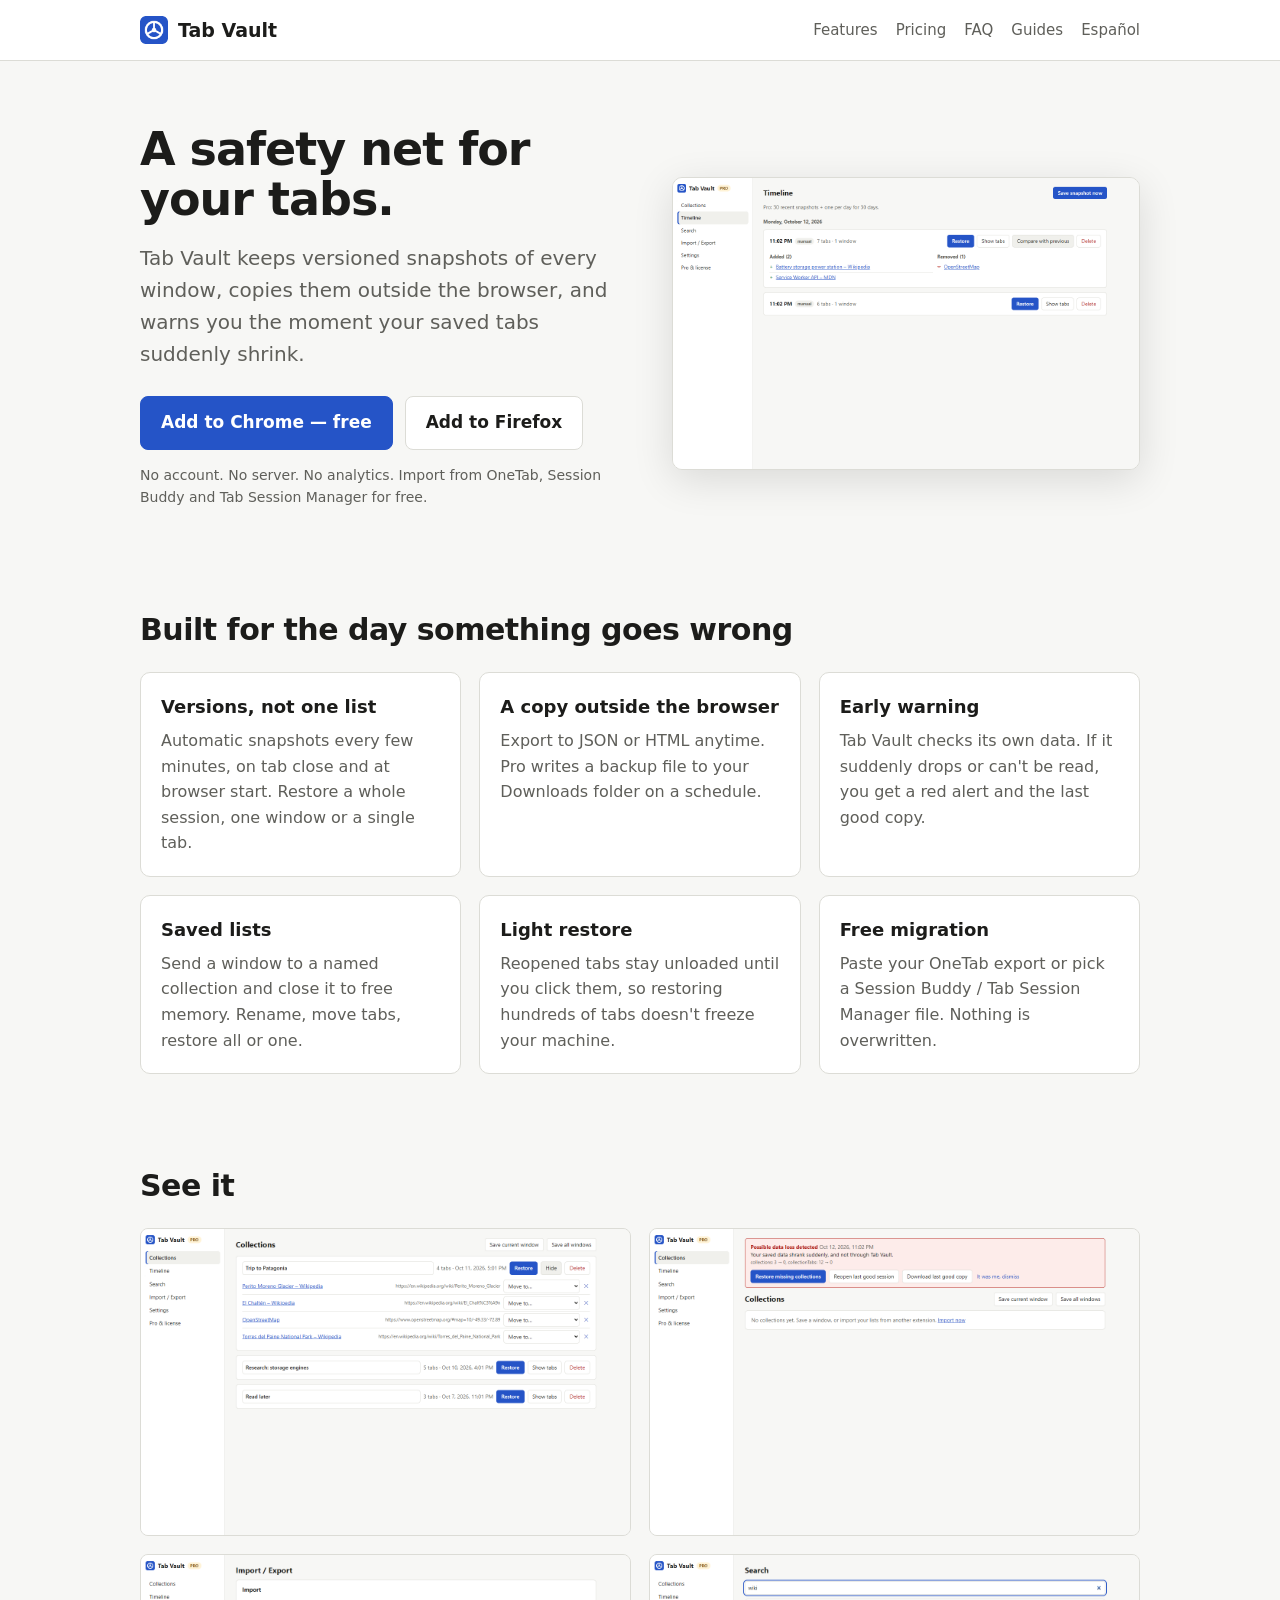
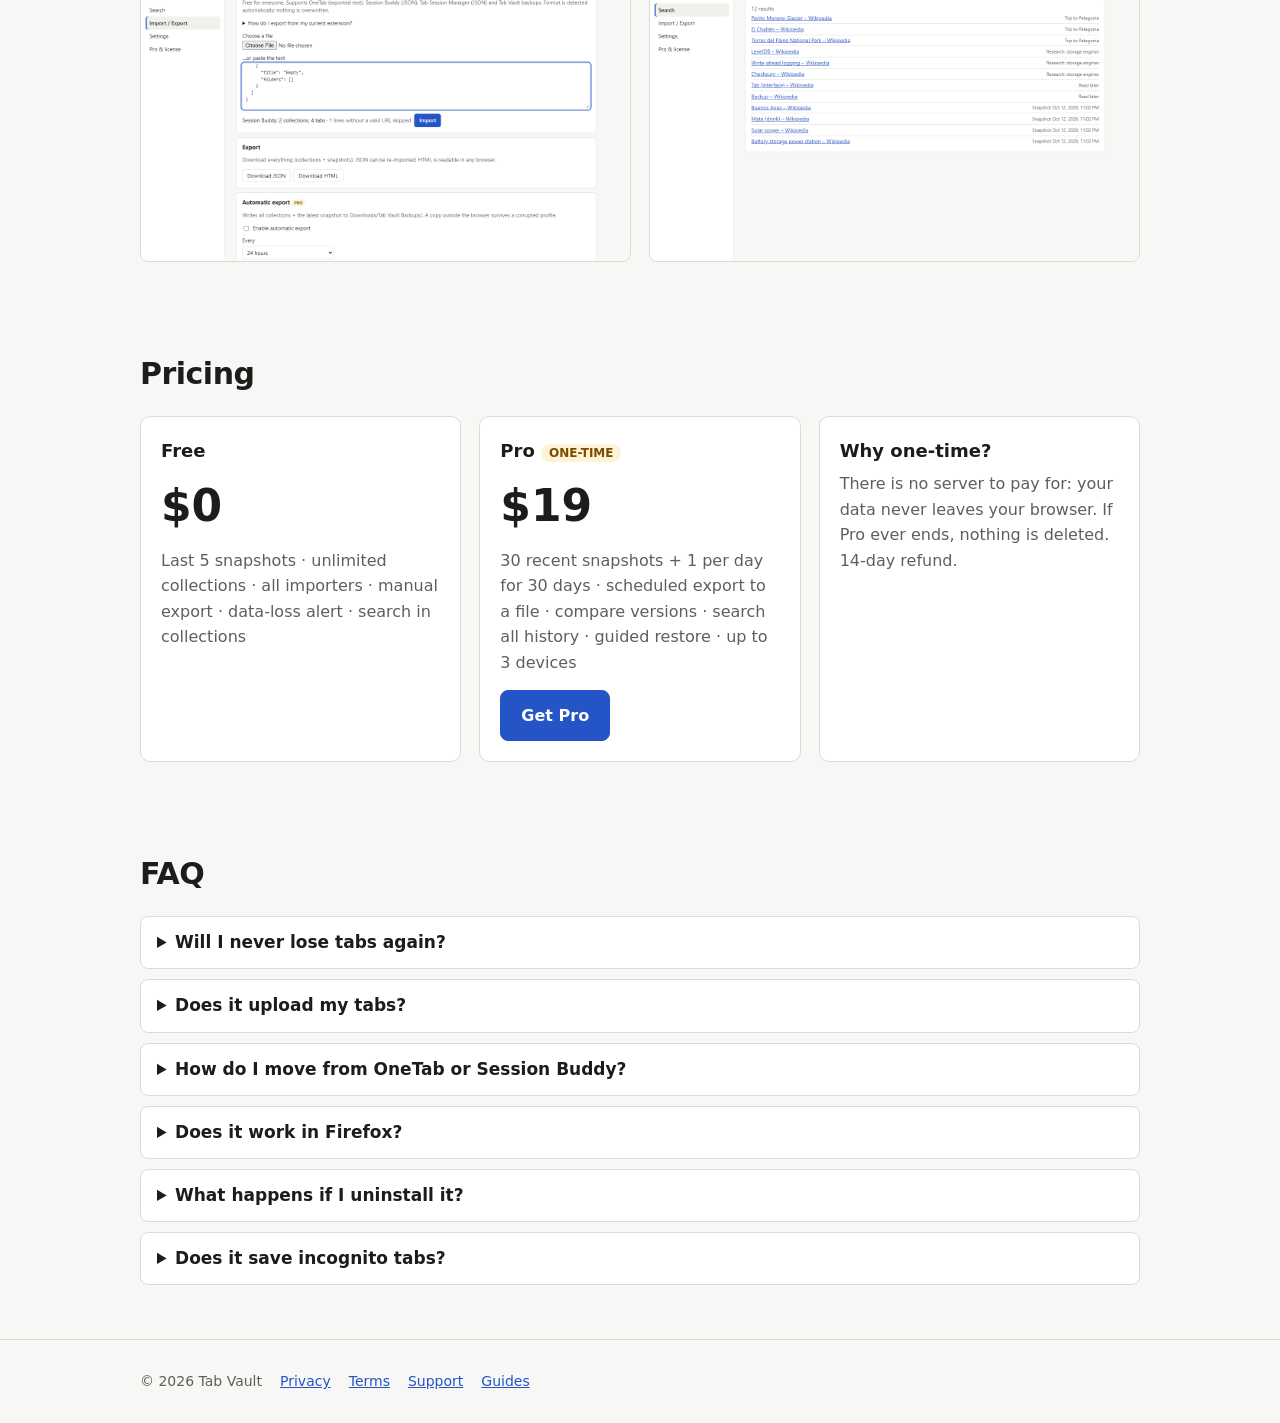
==== index.html @ 11bf00ca "Landing de Tab Vault Co-Authored-By: Claude Opus 5.5 <noreply@anthropic.com>" ====
<!doctype html>
<html lang="en">
<head>
  <meta charset="utf-8">
  <meta name="viewport" content="width=device-width, initial-scale=1">
  <title>Tab Vault — versioned, local backups of your browser tabs</title>
  <meta name="description" content="Automatic, versioned snapshots of your tabs, saved lists, export to a file and an alert when your saved tabs suddenly disappear. 100% local. Imports OneTab, Session Buddy and Tab Session Manager.">
  <link rel="icon" href="img/icon-48.png">
  <link rel="stylesheet" href="styles.css">
  <link rel="alternate" hreflang="es" href="es/">
</head>
<body>
<header class="top"><div class="wrap">
  <a class="logo" href="./"><img src="img/icon-48.png" width="28" height="28" alt="">Tab Vault</a>
  <nav><a href="#features">Features</a><a href="#pricing">Pricing</a><a href="#faq">FAQ</a><a href="guides/">Guides</a><a href="es/">Español</a></nav>
</div></header>

<main class="wrap">
  <div class="hero">
    <div>
      <h1>A safety net for your tabs.</h1>
      <p class="lead">Tab Vault keeps versioned snapshots of every window, copies them outside the browser, and warns you the moment your saved tabs suddenly shrink.</p>
      <div class="btns">
        <a class="btn primary" href="#install" data-store="chrome">Add to Chrome — free</a>
        <a class="btn" href="#install" data-store="firefox">Add to Firefox</a>
      </div>
      <p class="small">No account. No server. No analytics. Import from OneTab, Session Buddy and Tab Session Manager for free.</p>
    </div>
    <img src="img/2-timeline-diff.png" alt="Tab Vault timeline showing two snapshots and the tabs added and removed between them" width="1280" height="800">
  </div>

  <section id="features">
    <h2>Built for the day something goes wrong</h2>
    <div class="grid3">
      <div class="card"><h3>Versions, not one list</h3><p>Automatic snapshots every few minutes, on tab close and at browser start. Restore a whole session, one window or a single tab.</p></div>
      <div class="card"><h3>A copy outside the browser</h3><p>Export to JSON or HTML anytime. Pro writes a backup file to your Downloads folder on a schedule.</p></div>
      <div class="card"><h3>Early warning</h3><p>Tab Vault checks its own data. If it suddenly drops or can't be read, you get a red alert and the last good copy.</p></div>
      <div class="card"><h3>Saved lists</h3><p>Send a window to a named collection and close it to free memory. Rename, move tabs, restore all or one.</p></div>
      <div class="card"><h3>Light restore</h3><p>Reopened tabs stay unloaded until you click them, so restoring hundreds of tabs doesn't freeze your machine.</p></div>
      <div class="card"><h3>Free migration</h3><p>Paste your OneTab export or pick a Session Buddy / Tab Session Manager file. Nothing is overwritten.</p></div>
    </div>
  </section>

  <section>
    <h2>See it</h2>
    <div class="shots">
      <img src="img/1-collections.png" alt="Collections list" loading="lazy" width="1280" height="800">
      <img src="img/5-guard.png" alt="Data-loss alert with restore options" loading="lazy" width="1280" height="800">
      <img src="img/3-import.png" alt="Import preview for a Session Buddy file" loading="lazy" width="1280" height="800">
      <img src="img/4-search.png" alt="Search across collections and history" loading="lazy" width="1280" height="800">
    </div>
  </section>

  <section id="pricing">
    <h2>Pricing</h2>
    <div class="grid3">
      <div class="card">
        <h3>Free</h3>
        <div class="price">$0</div>
        <p>Last 5 snapshots · unlimited collections · all importers · manual export · data-loss alert · search in collections</p>
      </div>
      <div class="card">
        <h3>Pro <span class="badge">ONE-TIME</span></h3>
        <div class="price">$19</div>
        <p>30 recent snapshots + 1 per day for 30 days · scheduled export to a file · compare versions · search all history · guided restore · up to 3 devices</p>
        <p style="margin-top:14px"><a class="btn primary" href="#checkout" data-checkout>Get Pro</a></p>
      </div>
      <div class="card">
        <h3>Why one-time?</h3>
        <p>There is no server to pay for: your data never leaves your browser. If Pro ever ends, nothing is deleted. 14-day refund.</p>
      </div>
    </div>
  </section>

  <section id="faq">
    <h2>FAQ</h2>
    <details><summary>Will I never lose tabs again?</summary><p>No software can promise that. Tab Vault keeps several versions, a second copy in a separate storage area, optional export files outside the browser, and an alert when data suddenly drops. Keep an exported copy of anything important.</p></details>
    <details><summary>Does it upload my tabs?</summary><p>No. There is no server or account. The only network request is the Pro license check, which sends your key — never URLs or titles. <a href="privacy.html">Privacy policy</a>.</p></details>
    <details><summary>How do I move from OneTab or Session Buddy?</summary><p>Export from your current extension and import into Tab Vault. Step by step: <a href="guides/migrate-to-tab-vault.html">migration guide</a>.</p></details>
    <details><summary>Does it work in Firefox?</summary><p>Yes. Tab groups are a Chrome feature, so they're skipped in Firefox; everything else works the same.</p></details>
    <details><summary>What happens if I uninstall it?</summary><p>The browser deletes the extension's storage. Export first (Import / Export → Download JSON). Tabs that Tab Vault restored are normal tabs and stay open.</p></details>
    <details><summary>Does it save incognito tabs?</summary><p>Never.</p></details>
  </section>
</main>

<footer><div class="wrap">
  <span>© 2026 Tab Vault</span><a href="privacy.html">Privacy</a><a href="terms.html">Terms</a><a href="support.html">Support</a><a href="guides/">Guides</a>
</div></footer>
<script>
  // Fill these in once the store listings and Polar checkout exist.
  const LINKS = { chrome: '', firefox: '', checkout: '' };
  document.querySelectorAll('[data-store]').forEach((a) => { const u = LINKS[a.dataset.store]; if (u) a.href = u; });
  document.querySelectorAll('[data-checkout]').forEach((a) => { if (LINKS.checkout) a.href = LINKS.checkout; });
</script>
</body>
</html>
---- styles.css ----
:root {
  --bg: #f7f7f5; --surface: #fff; --text: #1c1c1a; --muted: #5f5f5a; --border: #dcdcd6;
  --accent: #2554c7; --accent-text: #fff; --pro-bg: #fff3d6; --pro: #7a4b00;
  color-scheme: light dark;
}
@media (prefers-color-scheme: dark) {
  :root { --bg: #161615; --surface: #1f1f1d; --text: #ececea; --muted: #a9a9a3; --border: #3a3a36; --accent: #8aa9ff; --accent-text: #0d1430; --pro-bg: #3a2c0b; --pro: #ffd27a; }
}
* { box-sizing: border-box; }
body { margin: 0; background: var(--bg); color: var(--text); font: 17px/1.6 system-ui, -apple-system, 'Segoe UI', Roboto, sans-serif; }
a { color: var(--accent); }
.wrap { max-width: 1040px; margin: 0 auto; padding: 0 20px; }
header.top { border-bottom: 1px solid var(--border); background: var(--surface); }
header.top .wrap { display: flex; align-items: center; gap: 18px; height: 60px; }
header.top .logo { display: flex; gap: 10px; align-items: center; font-weight: 800; color: var(--text); text-decoration: none; font-size: 19px; }
header.top nav { margin-left: auto; display: flex; gap: 18px; font-size: 15px; flex-wrap: wrap; }
header.top nav a { color: var(--muted); text-decoration: none; }
header.top nav a:hover { color: var(--text); }
.hero { padding: 64px 0 40px; display: grid; grid-template-columns: 1.05fr 1fr; gap: 40px; align-items: center; }
.hero h1 { font-size: 46px; line-height: 1.08; letter-spacing: -1px; margin: 0 0 18px; }
.hero p.lead { font-size: 20px; color: var(--muted); margin: 0 0 26px; }
.hero img { width: 100%; height: auto; border-radius: 10px; border: 1px solid var(--border); box-shadow: 0 10px 40px rgba(0,0,0,.12); }
.btn { display: inline-block; padding: 12px 20px; border-radius: 8px; font-weight: 700; text-decoration: none; border: 1px solid var(--border); color: var(--text); background: var(--surface); }
.btn.primary { background: var(--accent); color: var(--accent-text); border-color: var(--accent); }
.btns { display: flex; gap: 12px; flex-wrap: wrap; }
.small { font-size: 14px; color: var(--muted); }
section { padding: 44px 0; }
section h2 { font-size: 30px; letter-spacing: -.5px; margin: 0 0 18px; }
.grid3 { display: grid; grid-template-columns: repeat(3, 1fr); gap: 18px; }
.card { background: var(--surface); border: 1px solid var(--border); border-radius: 10px; padding: 20px; }
.card h3 { margin: 0 0 6px; font-size: 18px; }
.card p { margin: 0; color: var(--muted); font-size: 16px; }
.shots { display: grid; grid-template-columns: repeat(2, 1fr); gap: 18px; }
.shots img { width: 100%; height: auto; border-radius: 8px; border: 1px solid var(--border); }
table.cmp { width: 100%; border-collapse: collapse; background: var(--surface); border-radius: 10px; overflow: hidden; }
table.cmp th, table.cmp td { padding: 10px 14px; border-bottom: 1px solid var(--border); text-align: left; vertical-align: top; }
table.cmp th { font-size: 15px; }
.price { font-size: 44px; font-weight: 800; margin: 6px 0; }
.badge { font-size: 12px; font-weight: 800; padding: 2px 8px; border-radius: 99px; background: var(--pro-bg); color: var(--pro); }
details { background: var(--surface); border: 1px solid var(--border); border-radius: 8px; padding: 12px 16px; margin-bottom: 10px; }
details summary { cursor: pointer; font-weight: 600; }
article.doc { max-width: 760px; padding: 40px 0 60px; }
article.doc h1 { font-size: 36px; line-height: 1.15; letter-spacing: -.5px; }
article.doc h2 { font-size: 24px; margin-top: 36px; }
article.doc .note { background: var(--surface); border-left: 4px solid var(--accent); padding: 12px 16px; border-radius: 6px; }
footer { border-top: 1px solid var(--border); padding: 30px 0; color: var(--muted); font-size: 14px; }
footer .wrap { display: flex; gap: 18px; flex-wrap: wrap; }
code { background: var(--surface); border: 1px solid var(--border); border-radius: 4px; padding: 1px 5px; font-size: .9em; }
@media (max-width: 820px) {
  .hero { grid-template-columns: 1fr; padding-top: 36px; }
  .hero h1 { font-size: 34px; }
  .grid3, .shots { grid-template-columns: 1fr; }
  header.top .wrap { height: auto; padding-top: 10px; padding-bottom: 10px; flex-wrap: wrap; }
  header.top nav { margin-left: 0; }
  table.cmp { font-size: 14px; }
}
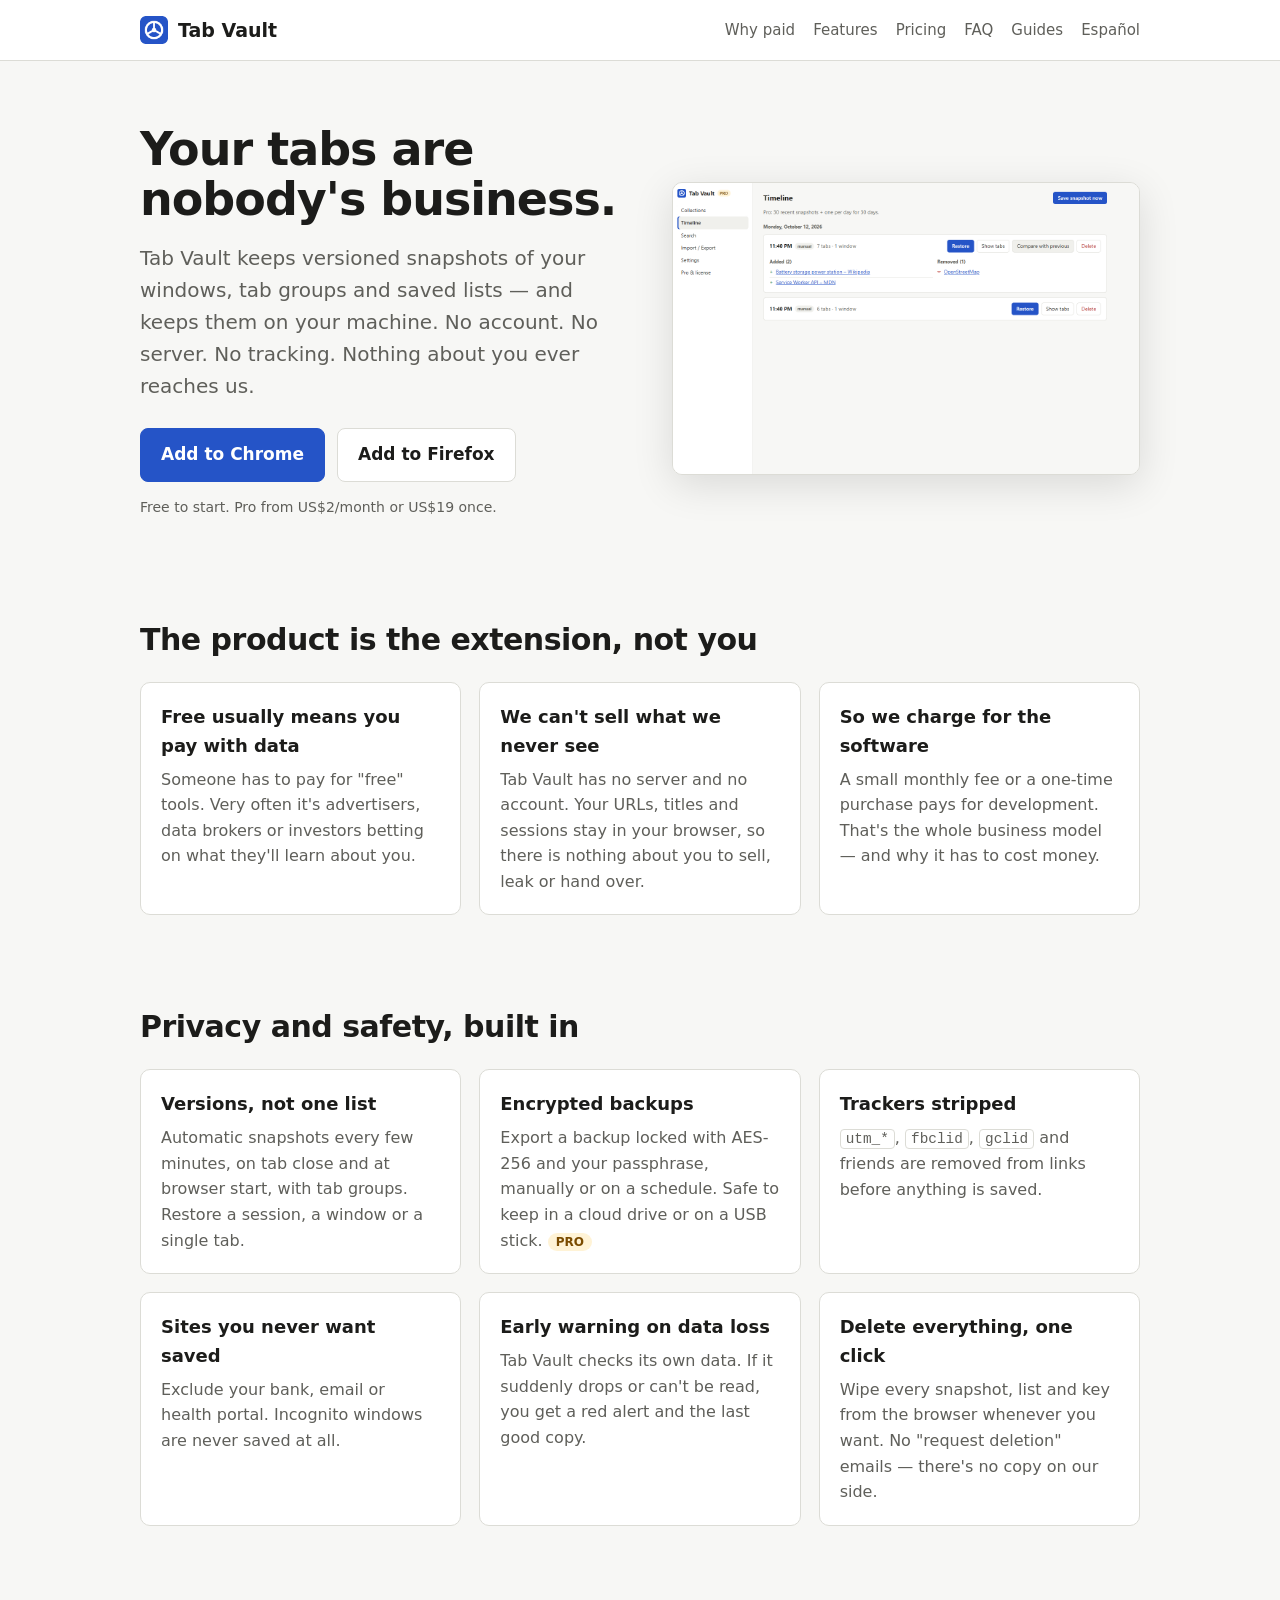
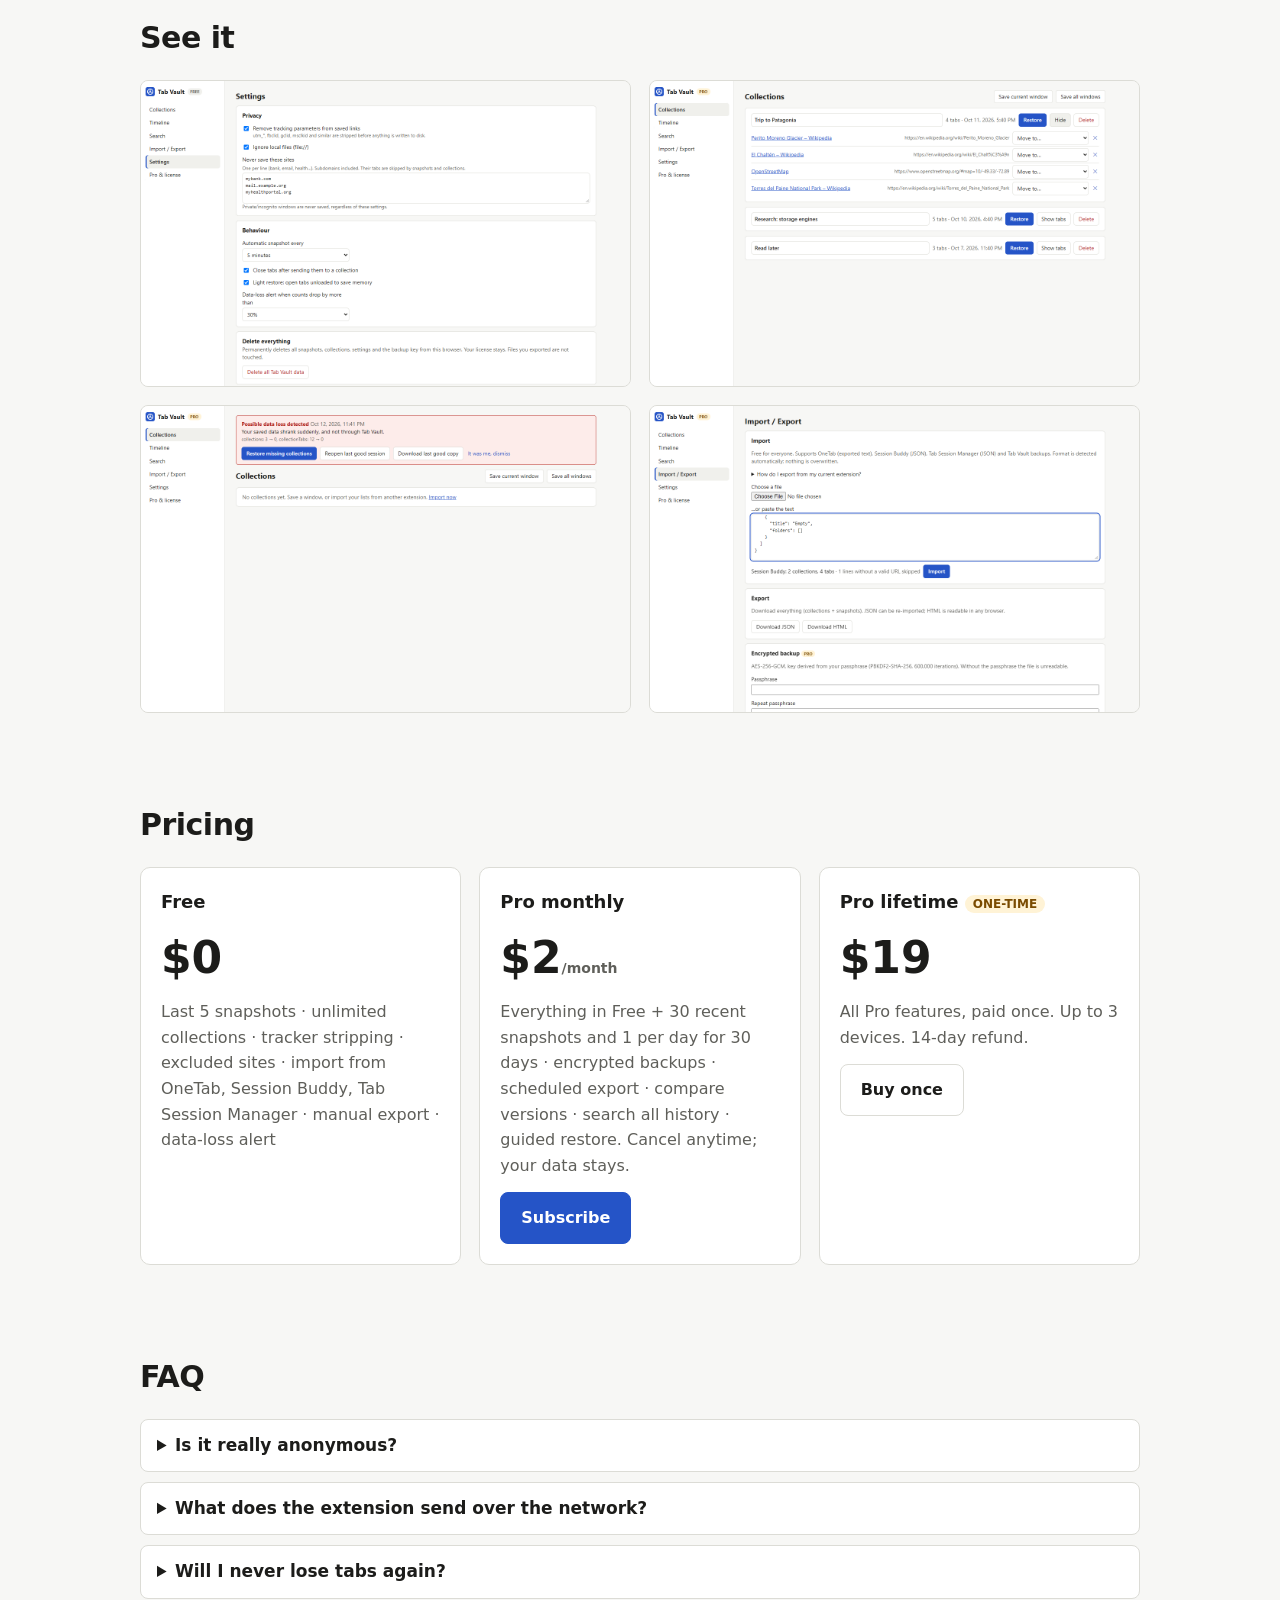
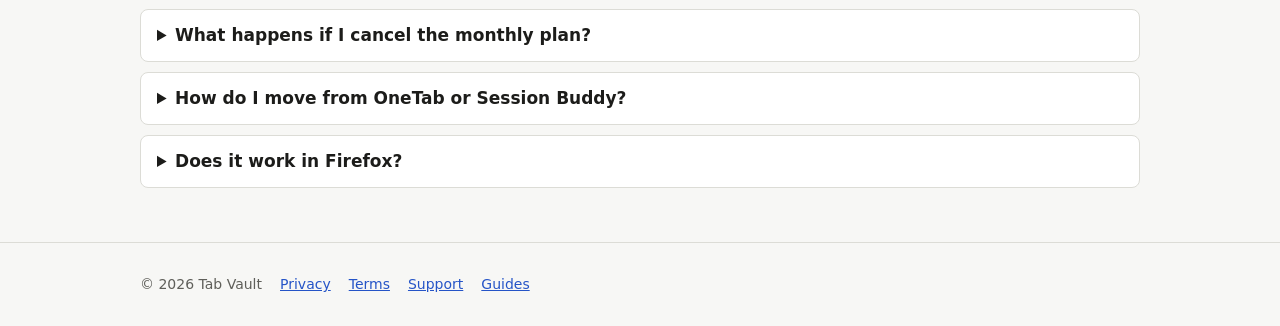
==== commit 4aa0246c: "Landing v0.2.0: privacidad + plan mensual Co-Authored-By: Claude Opus 5.5 <noreply@anthropic.com>" ====
--- a/index.html
+++ b/index.html
@@ -3,8 +3,8 @@
 <head>
   <meta charset="utf-8">
   <meta name="viewport" content="width=device-width, initial-scale=1">
-  <title>Tab Vault — versioned, local backups of your browser tabs</title>
-  <meta name="description" content="Automatic, versioned snapshots of your tabs, saved lists, export to a file and an alert when your saved tabs suddenly disappear. 100% local. Imports OneTab, Session Buddy and Tab Session Manager.">
+  <title>Tab Vault — private, local backups of your browser tabs</title>
+  <meta name="description" content="Versioned snapshots of your tabs, tab groups and saved lists, encrypted backups and an alert when your tabs disappear. No account, no server, no tracking. The product is the extension, not you.">
   <link rel="icon" href="img/icon-48.png">
   <link rel="stylesheet" href="styles.css">
   <link rel="alternate" hreflang="es" href="es/">
@@ -12,42 +12,51 @@
 <body>
 <header class="top"><div class="wrap">
   <a class="logo" href="./"><img src="img/icon-48.png" width="28" height="28" alt="">Tab Vault</a>
-  <nav><a href="#features">Features</a><a href="#pricing">Pricing</a><a href="#faq">FAQ</a><a href="guides/">Guides</a><a href="es/">Español</a></nav>
+  <nav><a href="#why">Why paid</a><a href="#features">Features</a><a href="#pricing">Pricing</a><a href="#faq">FAQ</a><a href="guides/">Guides</a><a href="es/">Español</a></nav>
 </div></header>
 
 <main class="wrap">
   <div class="hero">
     <div>
-      <h1>A safety net for your tabs.</h1>
-      <p class="lead">Tab Vault keeps versioned snapshots of every window, copies them outside the browser, and warns you the moment your saved tabs suddenly shrink.</p>
+      <h1>Your tabs are nobody's business.</h1>
+      <p class="lead">Tab Vault keeps versioned snapshots of your windows, tab groups and saved lists — and keeps them on your machine. No account. No server. No tracking. Nothing about you ever reaches us.</p>
       <div class="btns">
-        <a class="btn primary" href="#install" data-store="chrome">Add to Chrome — free</a>
+        <a class="btn primary" href="#install" data-store="chrome">Add to Chrome</a>
         <a class="btn" href="#install" data-store="firefox">Add to Firefox</a>
       </div>
-      <p class="small">No account. No server. No analytics. Import from OneTab, Session Buddy and Tab Session Manager for free.</p>
+      <p class="small">Free to start. Pro from US$2/month or US$19 once.</p>
     </div>
     <img src="img/2-timeline-diff.png" alt="Tab Vault timeline showing two snapshots and the tabs added and removed between them" width="1280" height="800">
   </div>
 
+  <section id="why">
+    <h2>The product is the extension, not you</h2>
+    <div class="grid3">
+      <div class="card"><h3>Free usually means you pay with data</h3><p>Someone has to pay for "free" tools. Very often it's advertisers, data brokers or investors betting on what they'll learn about you.</p></div>
+      <div class="card"><h3>We can't sell what we never see</h3><p>Tab Vault has no server and no account. Your URLs, titles and sessions stay in your browser, so there is nothing about you to sell, leak or hand over.</p></div>
+      <div class="card"><h3>So we charge for the software</h3><p>A small monthly fee or a one-time purchase pays for development. That's the whole business model — and why it has to cost money.</p></div>
+    </div>
+  </section>
+
   <section id="features">
-    <h2>Built for the day something goes wrong</h2>
+    <h2>Privacy and safety, built in</h2>
     <div class="grid3">
-      <div class="card"><h3>Versions, not one list</h3><p>Automatic snapshots every few minutes, on tab close and at browser start. Restore a whole session, one window or a single tab.</p></div>
-      <div class="card"><h3>A copy outside the browser</h3><p>Export to JSON or HTML anytime. Pro writes a backup file to your Downloads folder on a schedule.</p></div>
-      <div class="card"><h3>Early warning</h3><p>Tab Vault checks its own data. If it suddenly drops or can't be read, you get a red alert and the last good copy.</p></div>
-      <div class="card"><h3>Saved lists</h3><p>Send a window to a named collection and close it to free memory. Rename, move tabs, restore all or one.</p></div>
-      <div class="card"><h3>Light restore</h3><p>Reopened tabs stay unloaded until you click them, so restoring hundreds of tabs doesn't freeze your machine.</p></div>
-      <div class="card"><h3>Free migration</h3><p>Paste your OneTab export or pick a Session Buddy / Tab Session Manager file. Nothing is overwritten.</p></div>
+      <div class="card"><h3>Versions, not one list</h3><p>Automatic snapshots every few minutes, on tab close and at browser start, with tab groups. Restore a session, a window or a single tab.</p></div>
+      <div class="card"><h3>Encrypted backups</h3><p>Export a backup locked with AES-256 and your passphrase, manually or on a schedule. Safe to keep in a cloud drive or on a USB stick. <span class="badge">PRO</span></p></div>
+      <div class="card"><h3>Trackers stripped</h3><p><code>utm_*</code>, <code>fbclid</code>, <code>gclid</code> and friends are removed from links before anything is saved.</p></div>
+      <div class="card"><h3>Sites you never want saved</h3><p>Exclude your bank, email or health portal. Incognito windows are never saved at all.</p></div>
+      <div class="card"><h3>Early warning on data loss</h3><p>Tab Vault checks its own data. If it suddenly drops or can't be read, you get a red alert and the last good copy.</p></div>
+      <div class="card"><h3>Delete everything, one click</h3><p>Wipe every snapshot, list and key from the browser whenever you want. No "request deletion" emails — there's no copy on our side.</p></div>
     </div>
   </section>
 
   <section>
     <h2>See it</h2>
     <div class="shots">
+      <img src="img/6-privacy.png" alt="Privacy settings: tracker stripping and excluded sites" loading="lazy" width="1280" height="800">
       <img src="img/1-collections.png" alt="Collections list" loading="lazy" width="1280" height="800">
       <img src="img/5-guard.png" alt="Data-loss alert with restore options" loading="lazy" width="1280" height="800">
       <img src="img/3-import.png" alt="Import preview for a Session Buddy file" loading="lazy" width="1280" height="800">
-      <img src="img/4-search.png" alt="Search across collections and history" loading="lazy" width="1280" height="800">
     </div>
   </section>
 
@@ -57,29 +66,31 @@
       <div class="card">
         <h3>Free</h3>
         <div class="price">$0</div>
-        <p>Last 5 snapshots · unlimited collections · all importers · manual export · data-loss alert · search in collections</p>
+        <p>Last 5 snapshots · unlimited collections · tracker stripping · excluded sites · import from OneTab, Session Buddy, Tab Session Manager · manual export · data-loss alert</p>
       </div>
       <div class="card">
-        <h3>Pro <span class="badge">ONE-TIME</span></h3>
-        <div class="price">$19</div>
-        <p>30 recent snapshots + 1 per day for 30 days · scheduled export to a file · compare versions · search all history · guided restore · up to 3 devices</p>
-        <p style="margin-top:14px"><a class="btn primary" href="#checkout" data-checkout>Get Pro</a></p>
+        <h3>Pro monthly</h3>
+        <div class="price">$2<span class="small">/month</span></div>
+        <p>Everything in Free + 30 recent snapshots and 1 per day for 30 days · encrypted backups · scheduled export · compare versions · search all history · guided restore. Cancel anytime; your data stays.</p>
+        <p style="margin-top:14px"><a class="btn primary" href="#checkout" data-checkout="monthly">Subscribe</a></p>
       </div>
       <div class="card">
-        <h3>Why one-time?</h3>
-        <p>There is no server to pay for: your data never leaves your browser. If Pro ever ends, nothing is deleted. 14-day refund.</p>
+        <h3>Pro lifetime <span class="badge">ONE-TIME</span></h3>
+        <div class="price">$19</div>
+        <p>All Pro features, paid once. Up to 3 devices. 14-day refund.</p>
+        <p style="margin-top:14px"><a class="btn" href="#checkout" data-checkout="lifetime">Buy once</a></p>
       </div>
     </div>
   </section>
 
   <section id="faq">
     <h2>FAQ</h2>
-    <details><summary>Will I never lose tabs again?</summary><p>No software can promise that. Tab Vault keeps several versions, a second copy in a separate storage area, optional export files outside the browser, and an alert when data suddenly drops. Keep an exported copy of anything important.</p></details>
-    <details><summary>Does it upload my tabs?</summary><p>No. There is no server or account. The only network request is the Pro license check, which sends your key — never URLs or titles. <a href="privacy.html">Privacy policy</a>.</p></details>
-    <details><summary>How do I move from OneTab or Session Buddy?</summary><p>Export from your current extension and import into Tab Vault. Step by step: <a href="guides/migrate-to-tab-vault.html">migration guide</a>.</p></details>
-    <details><summary>Does it work in Firefox?</summary><p>Yes. Tab groups are a Chrome feature, so they're skipped in Firefox; everything else works the same.</p></details>
-    <details><summary>What happens if I uninstall it?</summary><p>The browser deletes the extension's storage. Export first (Import / Export → Download JSON). Tabs that Tab Vault restored are normal tabs and stay open.</p></details>
-    <details><summary>Does it save incognito tabs?</summary><p>Never.</p></details>
+    <details><summary>Is it really anonymous?</summary><p>Using Tab Vault is: there's no account, no analytics and your tabs never leave your browser. Paying is not fully anonymous — our payment provider, Polar, needs an email and a card like any store, and we can see that email for receipts and refunds. That's all we can see, and it's never linked to your browsing because your browsing never reaches us.</p></details>
+    <details><summary>What does the extension send over the network?</summary><p>Free: nothing. Pro: once a day, your license key and a random device label (like "Tab Vault device 3fa91c") to Polar to check the license is valid. Never URLs, titles or sessions. <a href="privacy.html">Privacy policy</a>.</p></details>
+    <details><summary>Will I never lose tabs again?</summary><p>No software can promise that. Tab Vault keeps several versions, a second copy in separate storage, optional backup files outside the browser and an alert when data suddenly drops.</p></details>
+    <details><summary>What happens if I cancel the monthly plan?</summary><p>Nothing is deleted. Tab Vault goes back to Free limits for future snapshots, and everything you already have stays.</p></details>
+    <details><summary>How do I move from OneTab or Session Buddy?</summary><p>Export from your current extension and import into Tab Vault — free in every plan. <a href="guides/migrate-to-tab-vault.html">Migration guide</a>.</p></details>
+    <details><summary>Does it work in Firefox?</summary><p>Yes. Tab groups are a Chrome feature and are skipped in Firefox; everything else works the same.</p></details>
   </section>
 </main>
 
@@ -87,10 +98,10 @@
   <span>© 2026 Tab Vault</span><a href="privacy.html">Privacy</a><a href="terms.html">Terms</a><a href="support.html">Support</a><a href="guides/">Guides</a>
 </div></footer>
 <script>
-  // Fill these in once the store listings and Polar checkout exist.
-  const LINKS = { chrome: '', firefox: '', checkout: '' };
+  // Fill these in once the store listings and Polar checkouts exist.
+  const LINKS = { chrome: '', firefox: '', monthly: '', lifetime: '' };
   document.querySelectorAll('[data-store]').forEach((a) => { const u = LINKS[a.dataset.store]; if (u) a.href = u; });
-  document.querySelectorAll('[data-checkout]').forEach((a) => { if (LINKS.checkout) a.href = LINKS.checkout; });
+  document.querySelectorAll('[data-checkout]').forEach((a) => { const u = LINKS[a.dataset.checkout]; if (u) a.href = u; });
 </script>
 </body>
 </html>
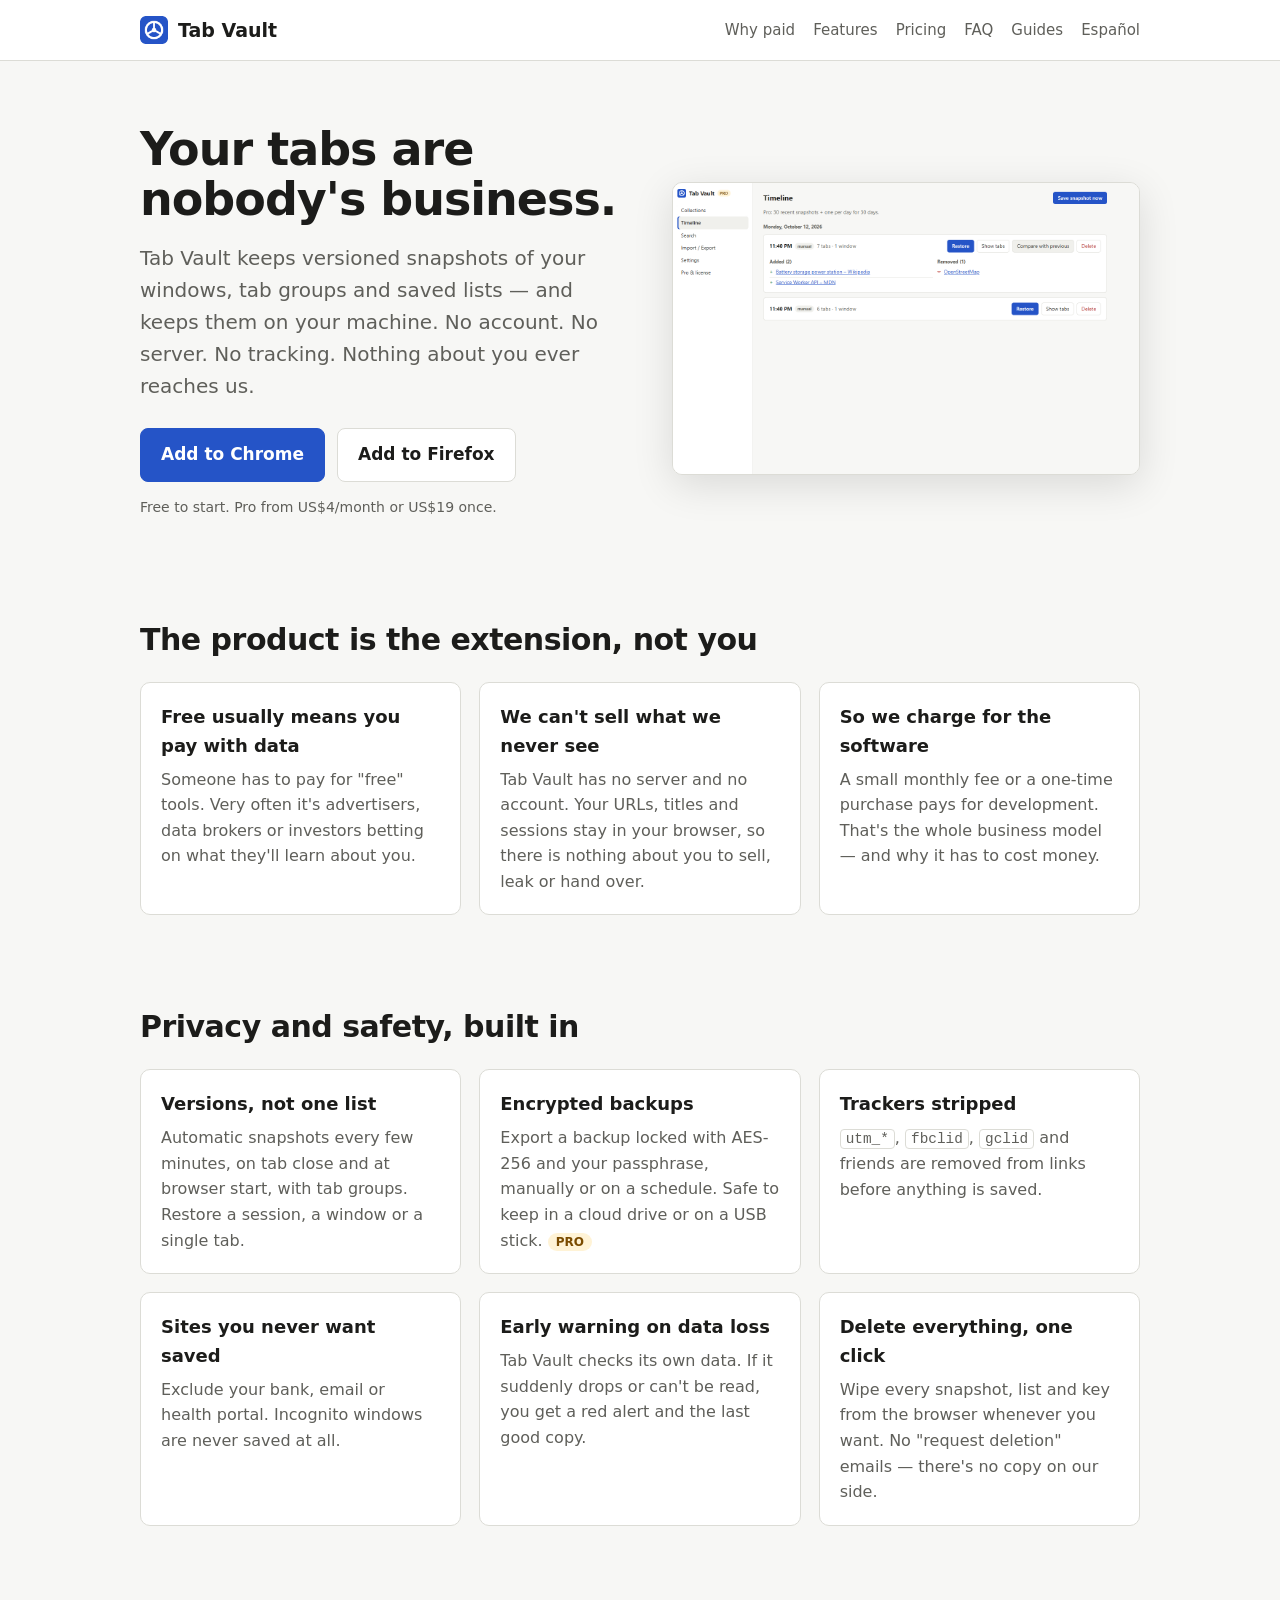
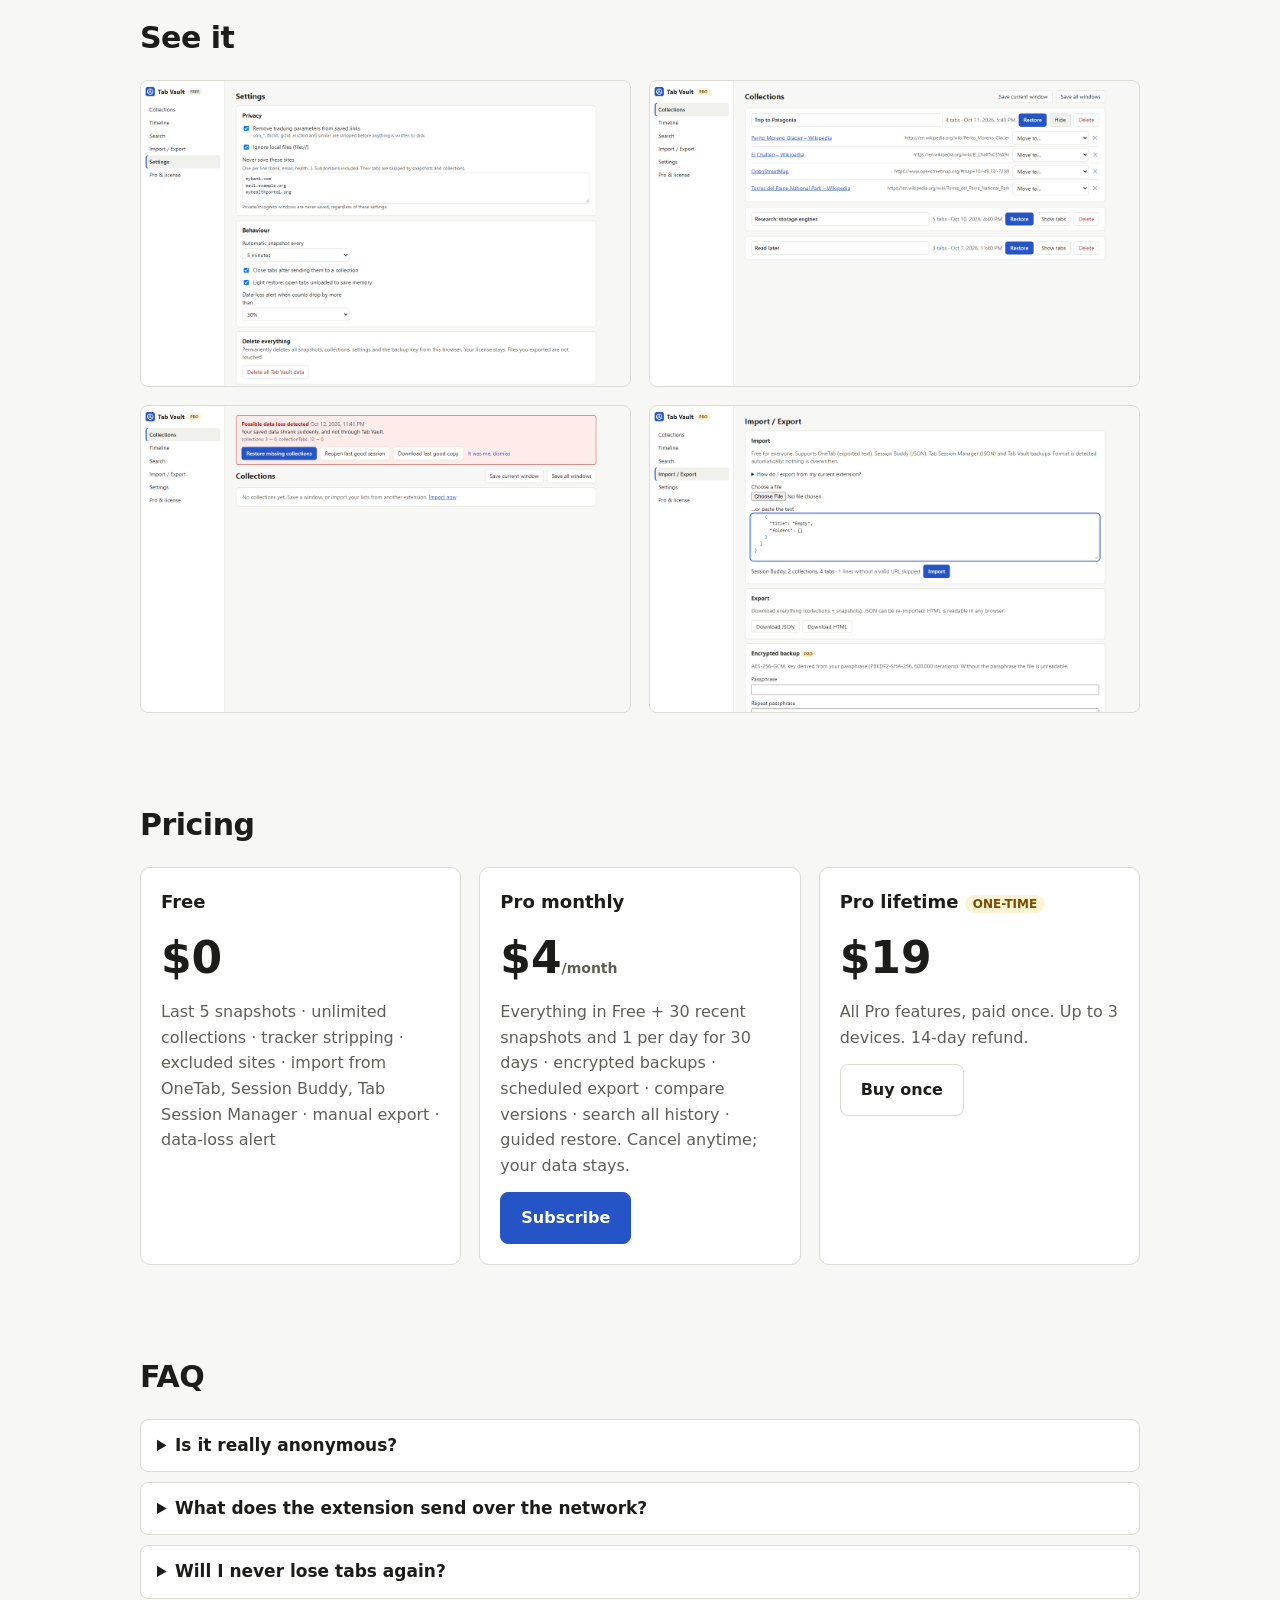
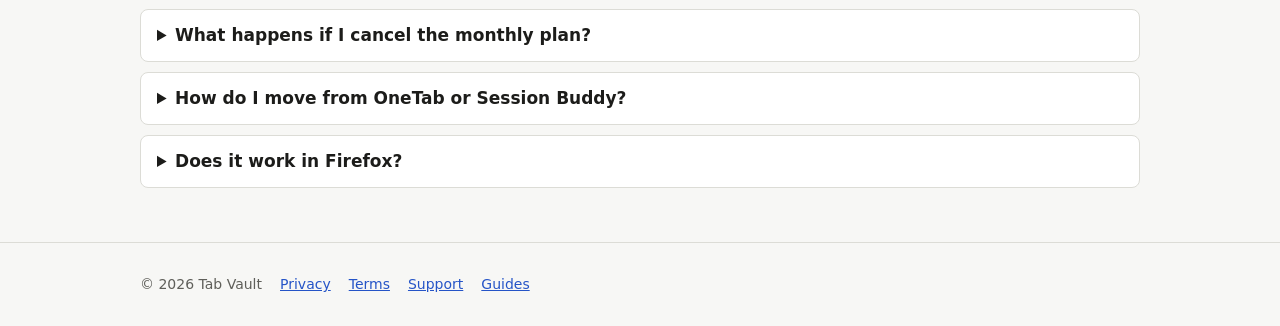
==== commit 7b4edf06: "Precio mensual: US$4 Co-Authored-By: Claude Opus 5.5 <noreply@anthropic.com>" ====
--- a/index.html
+++ b/index.html
@@ -24,7 +24,7 @@
         <a class="btn primary" href="#install" data-store="chrome">Add to Chrome</a>
         <a class="btn" href="#install" data-store="firefox">Add to Firefox</a>
       </div>
-      <p class="small">Free to start. Pro from US$2/month or US$19 once.</p>
+      <p class="small">Free to start. Pro from US$4/month or US$19 once.</p>
     </div>
     <img src="img/2-timeline-diff.png" alt="Tab Vault timeline showing two snapshots and the tabs added and removed between them" width="1280" height="800">
   </div>
@@ -70,7 +70,7 @@
       </div>
       <div class="card">
         <h3>Pro monthly</h3>
-        <div class="price">$2<span class="small">/month</span></div>
+        <div class="price">$4<span class="small">/month</span></div>
         <p>Everything in Free + 30 recent snapshots and 1 per day for 30 days · encrypted backups · scheduled export · compare versions · search all history · guided restore. Cancel anytime; your data stays.</p>
         <p style="margin-top:14px"><a class="btn primary" href="#checkout" data-checkout="monthly">Subscribe</a></p>
       </div>
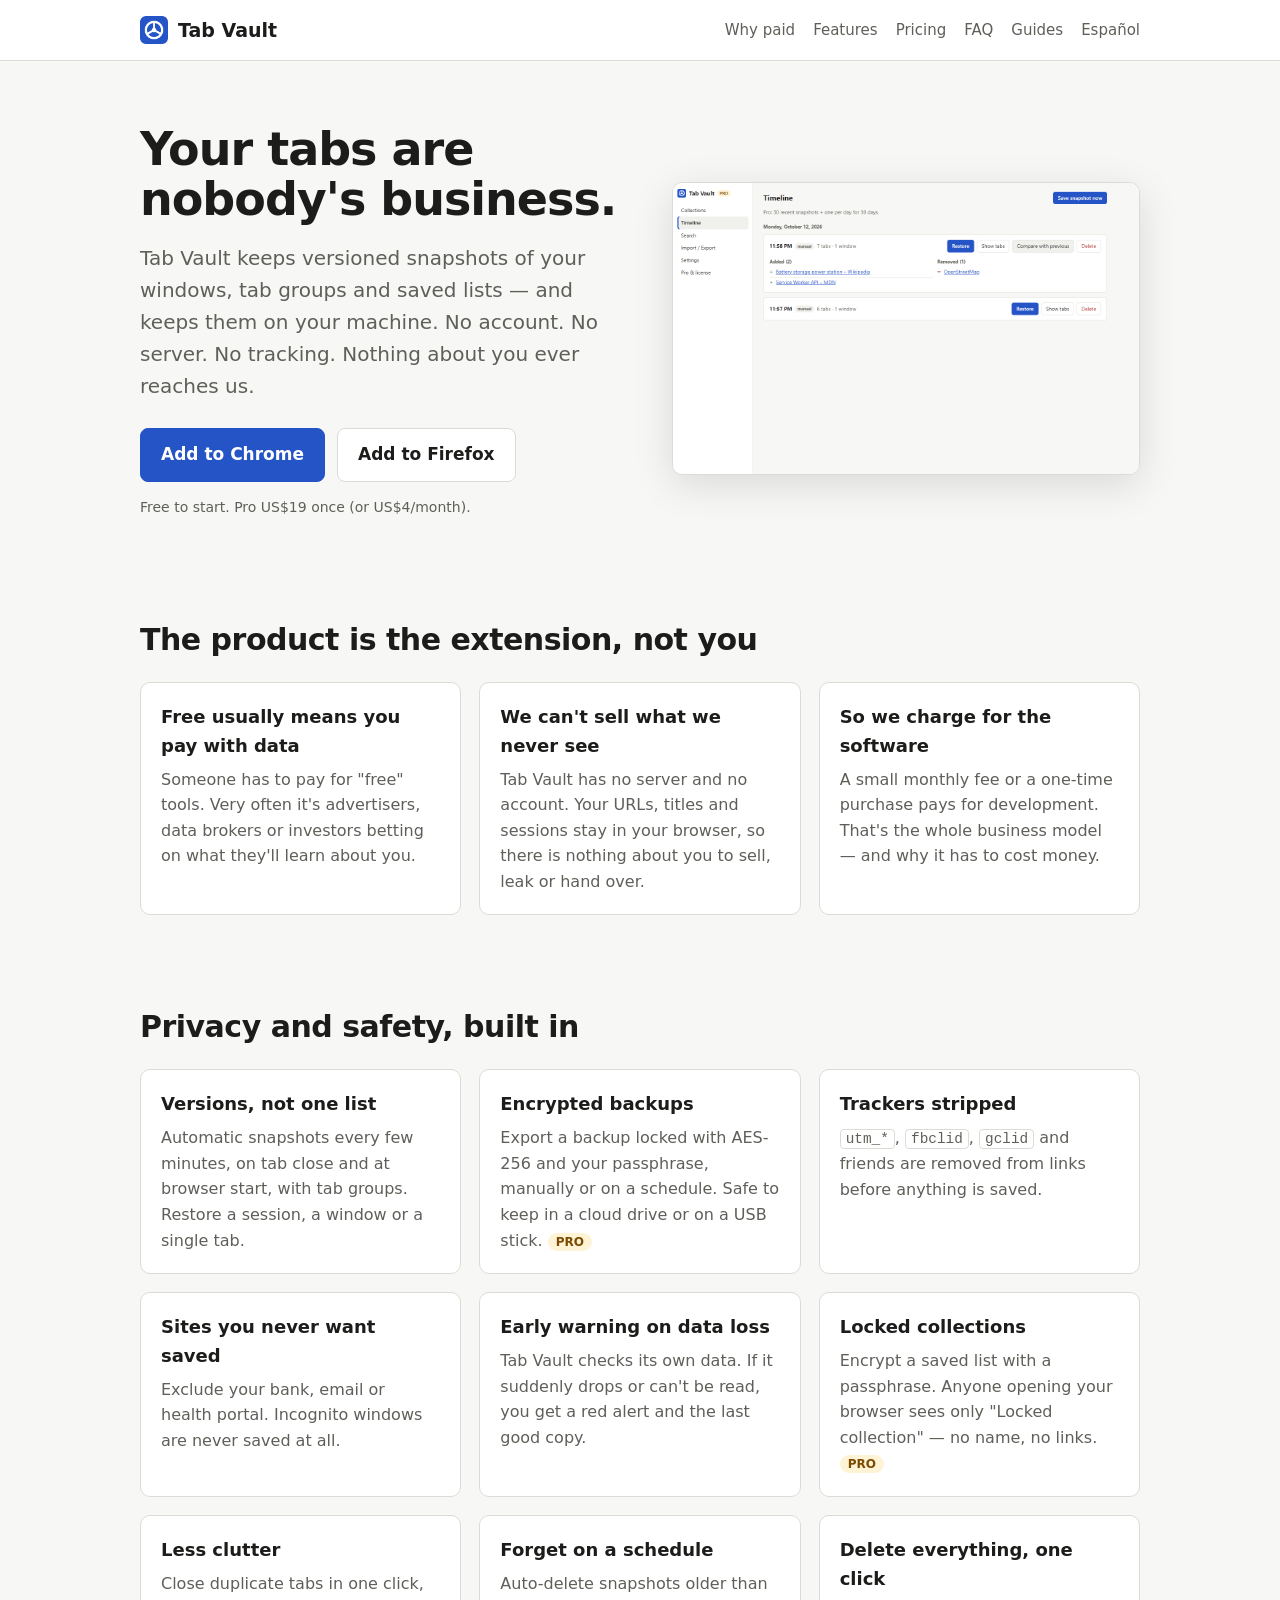
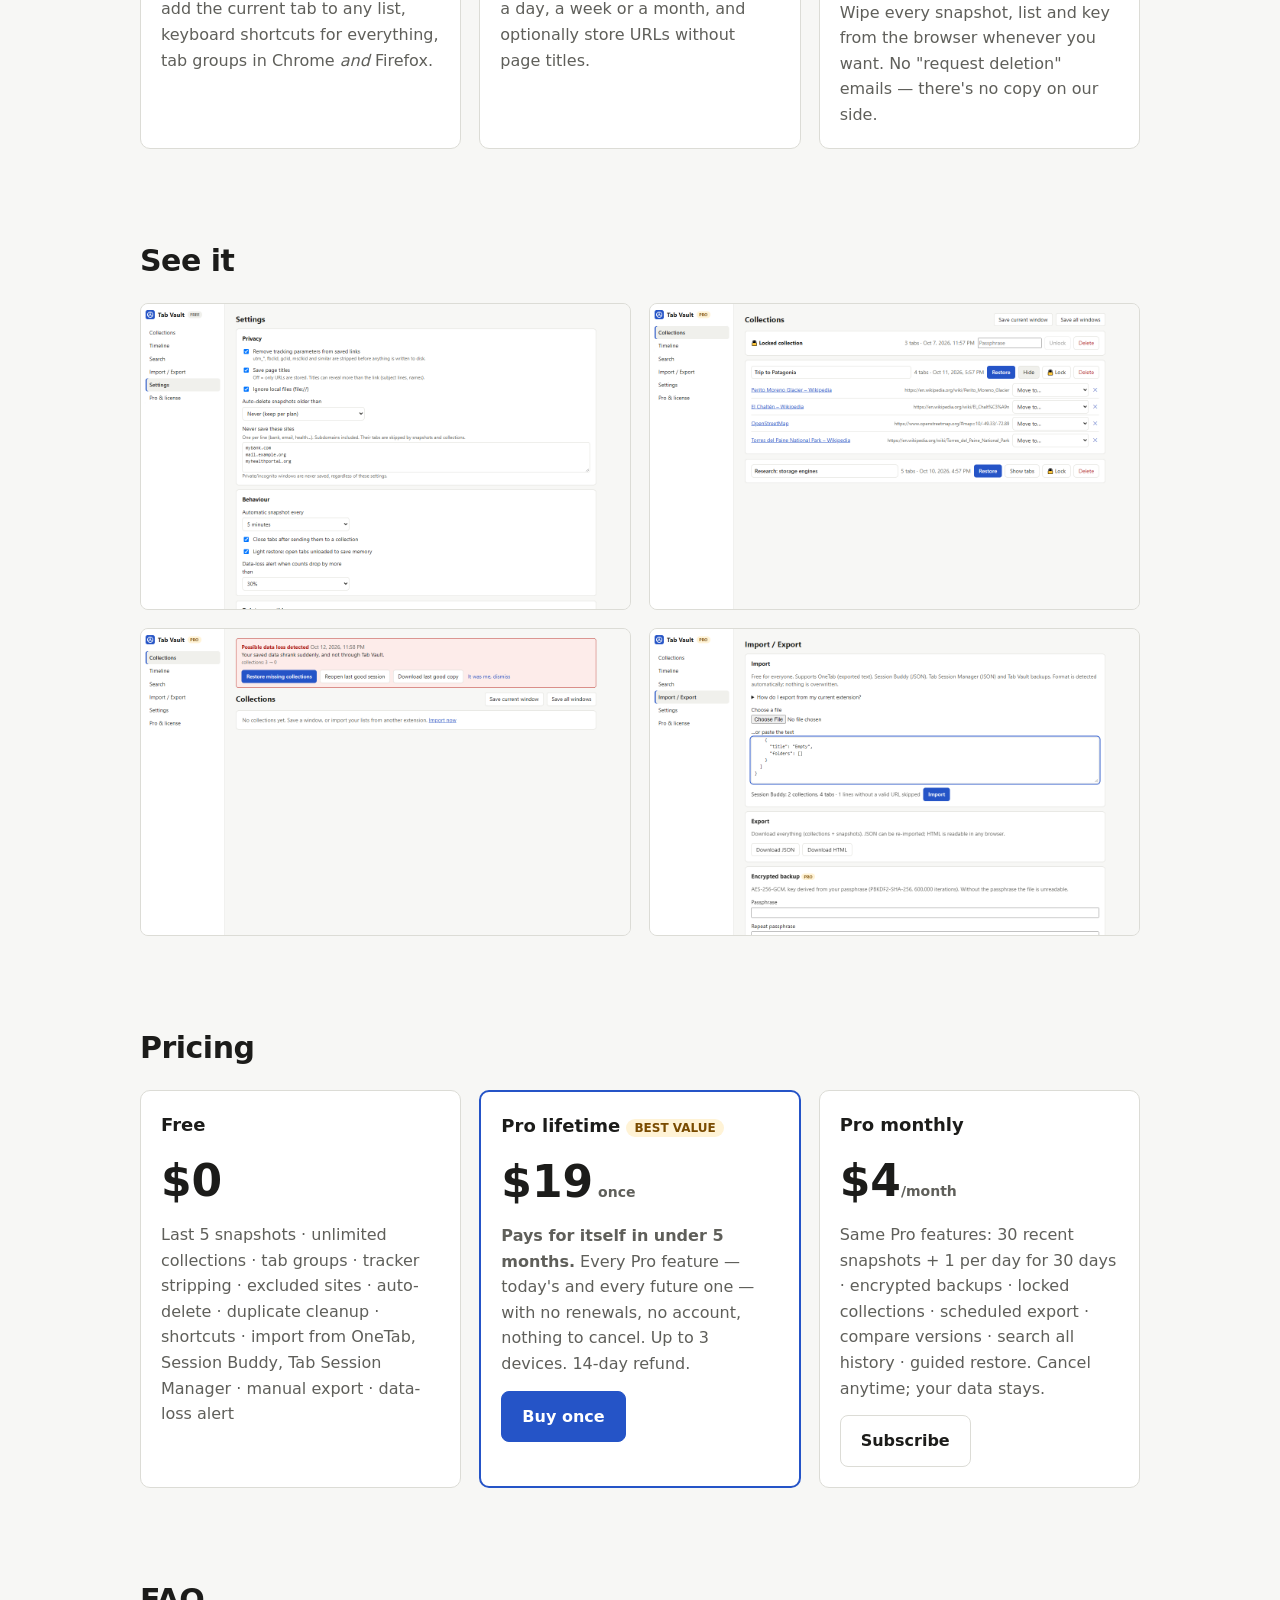
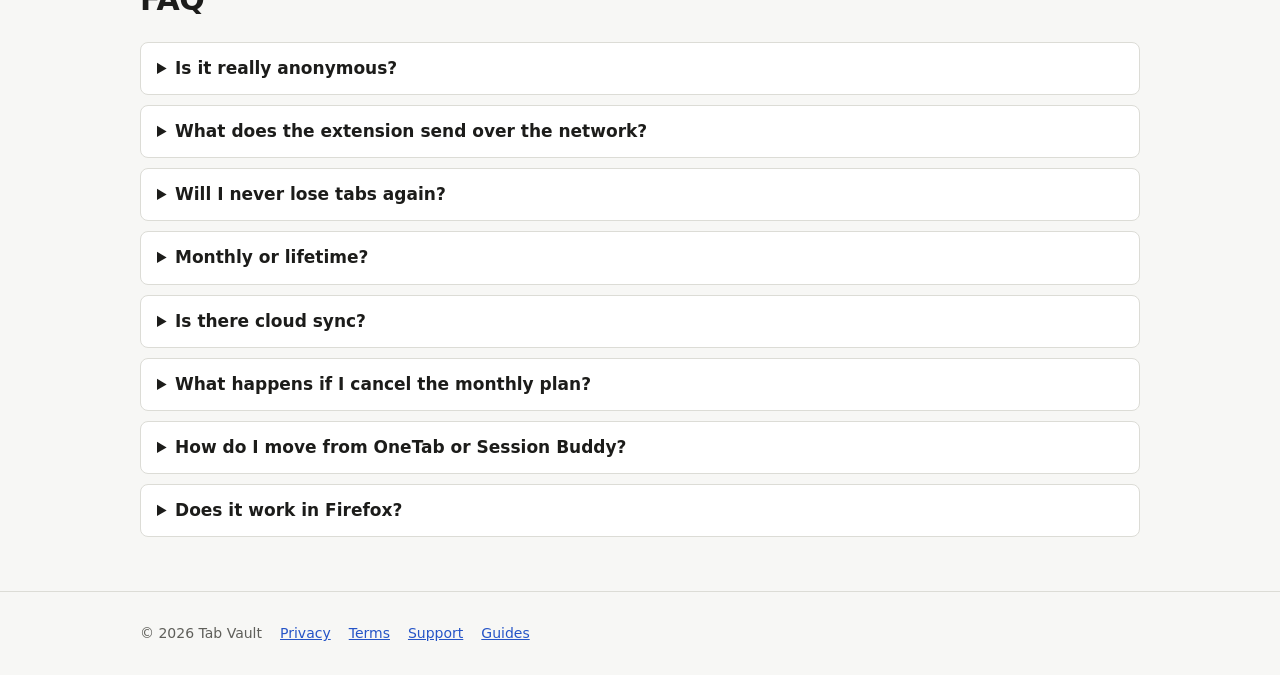
==== commit 26481bcb: "Landing v0.3.0: pago único destacado y nuevas funciones Co-Authored-By: Claude Opus 5.5 <noreply@ant" ====
--- a/index.html
+++ b/index.html
@@ -24,7 +24,7 @@
         <a class="btn primary" href="#install" data-store="chrome">Add to Chrome</a>
         <a class="btn" href="#install" data-store="firefox">Add to Firefox</a>
       </div>
-      <p class="small">Free to start. Pro from US$4/month or US$19 once.</p>
+      <p class="small">Free to start. Pro US$19 once (or US$4/month).</p>
     </div>
     <img src="img/2-timeline-diff.png" alt="Tab Vault timeline showing two snapshots and the tabs added and removed between them" width="1280" height="800">
   </div>
@@ -46,6 +46,9 @@
       <div class="card"><h3>Trackers stripped</h3><p><code>utm_*</code>, <code>fbclid</code>, <code>gclid</code> and friends are removed from links before anything is saved.</p></div>
       <div class="card"><h3>Sites you never want saved</h3><p>Exclude your bank, email or health portal. Incognito windows are never saved at all.</p></div>
       <div class="card"><h3>Early warning on data loss</h3><p>Tab Vault checks its own data. If it suddenly drops or can't be read, you get a red alert and the last good copy.</p></div>
+      <div class="card"><h3>Locked collections</h3><p>Encrypt a saved list with a passphrase. Anyone opening your browser sees only "Locked collection" — no name, no links. <span class="badge">PRO</span></p></div>
+      <div class="card"><h3>Less clutter</h3><p>Close duplicate tabs in one click, add the current tab to any list, keyboard shortcuts for everything, tab groups in Chrome <em>and</em> Firefox.</p></div>
+      <div class="card"><h3>Forget on a schedule</h3><p>Auto-delete snapshots older than a day, a week or a month, and optionally store URLs without page titles.</p></div>
       <div class="card"><h3>Delete everything, one click</h3><p>Wipe every snapshot, list and key from the browser whenever you want. No "request deletion" emails — there's no copy on our side.</p></div>
     </div>
   </section>
@@ -66,19 +69,19 @@
       <div class="card">
         <h3>Free</h3>
         <div class="price">$0</div>
-        <p>Last 5 snapshots · unlimited collections · tracker stripping · excluded sites · import from OneTab, Session Buddy, Tab Session Manager · manual export · data-loss alert</p>
+        <p>Last 5 snapshots · unlimited collections · tab groups · tracker stripping · excluded sites · auto-delete · duplicate cleanup · shortcuts · import from OneTab, Session Buddy, Tab Session Manager · manual export · data-loss alert</p>
+      </div>
+      <div class="card" style="border:2px solid var(--accent)">
+        <h3>Pro lifetime <span class="badge">BEST VALUE</span></h3>
+        <div class="price">$19<span class="small"> once</span></div>
+        <p><strong>Pays for itself in under 5 months.</strong> Every Pro feature — today's and every future one — with no renewals, no account, nothing to cancel. Up to 3 devices. 14-day refund.</p>
+        <p style="margin-top:14px"><a class="btn primary" href="#checkout" data-checkout="lifetime">Buy once</a></p>
       </div>
       <div class="card">
         <h3>Pro monthly</h3>
         <div class="price">$4<span class="small">/month</span></div>
-        <p>Everything in Free + 30 recent snapshots and 1 per day for 30 days · encrypted backups · scheduled export · compare versions · search all history · guided restore. Cancel anytime; your data stays.</p>
-        <p style="margin-top:14px"><a class="btn primary" href="#checkout" data-checkout="monthly">Subscribe</a></p>
-      </div>
-      <div class="card">
-        <h3>Pro lifetime <span class="badge">ONE-TIME</span></h3>
-        <div class="price">$19</div>
-        <p>All Pro features, paid once. Up to 3 devices. 14-day refund.</p>
-        <p style="margin-top:14px"><a class="btn" href="#checkout" data-checkout="lifetime">Buy once</a></p>
+        <p>Same Pro features: 30 recent snapshots + 1 per day for 30 days · encrypted backups · locked collections · scheduled export · compare versions · search all history · guided restore. Cancel anytime; your data stays.</p>
+        <p style="margin-top:14px"><a class="btn" href="#checkout" data-checkout="monthly">Subscribe</a></p>
       </div>
     </div>
   </section>
@@ -88,6 +91,8 @@
     <details><summary>Is it really anonymous?</summary><p>Using Tab Vault is: there's no account, no analytics and your tabs never leave your browser. Paying is not fully anonymous — our payment provider, Polar, needs an email and a card like any store, and we can see that email for receipts and refunds. That's all we can see, and it's never linked to your browsing because your browsing never reaches us.</p></details>
     <details><summary>What does the extension send over the network?</summary><p>Free: nothing. Pro: once a day, your license key and a random device label (like "Tab Vault device 3fa91c") to Polar to check the license is valid. Never URLs, titles or sessions. <a href="privacy.html">Privacy policy</a>.</p></details>
     <details><summary>Will I never lose tabs again?</summary><p>No software can promise that. Tab Vault keeps several versions, a second copy in separate storage, optional backup files outside the browser and an alert when data suddenly drops.</p></details>
+    <details><summary>Monthly or lifetime?</summary><p>Same features. Lifetime costs as much as under 5 months of the monthly plan, includes every future Pro feature and never renews — that's the one we recommend. Monthly is there if you just want to try Pro for a while.</p></details>
+    <details><summary>Is there cloud sync?</summary><p>Not built in, on purpose: sync means a server holding your tabs. Instead, put the encrypted automatic backup in any folder you already sync (Drive, Dropbox, Syncthing) and import it on your other computer. Nobody but you can read it.</p></details>
     <details><summary>What happens if I cancel the monthly plan?</summary><p>Nothing is deleted. Tab Vault goes back to Free limits for future snapshots, and everything you already have stays.</p></details>
     <details><summary>How do I move from OneTab or Session Buddy?</summary><p>Export from your current extension and import into Tab Vault — free in every plan. <a href="guides/migrate-to-tab-vault.html">Migration guide</a>.</p></details>
     <details><summary>Does it work in Firefox?</summary><p>Yes. Tab groups are a Chrome feature and are skipped in Firefox; everything else works the same.</p></details>
